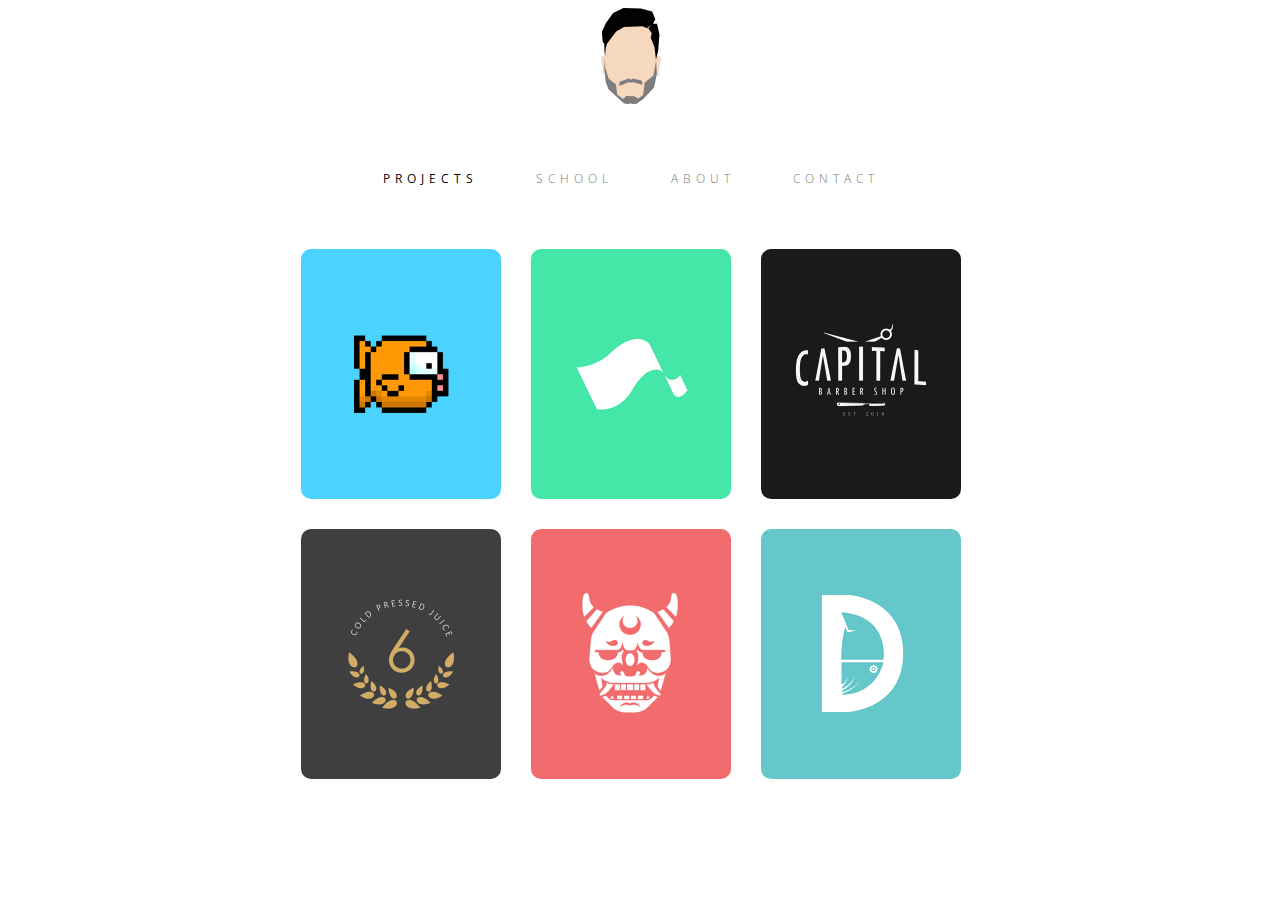
==== index.html @ e13caa48 "Facebook meta data added" ====
<!DOCTYPE html>
<!--
Yale Ohh
April 2017
-->
<html>

<head>
    <title>Yale Ohh | Portfolio</title>
    <meta name="author" content="Yale Ohh">
    <meta http-equiv="content-type" content="text/html; charset=utf-8" />
    <meta name="description" content="Yale Ohh: Network Architect Extraordinaire" />
    <meta name="keywords" content="Yale, Ohh, Portfolio, Networking, Network, Information Technology, IT, Carleton, Art, Online, Design, Graphic, Logo, Icon" />
    <meta name="viewport" content="width=device-width" />
    <!-- style -->
    <link href='https://fonts.googleapis.com/css?family=Open+Sans:bold,400,300' rel='stylesheet' type='text/css'>
    <link rel="stylesheet" href="css/style.css">

    <!--little icon in tab of browser-->
    <link rel="shortcut icon" href="favicon.ico">

    <meta property="og:url" content="http://www.yaleohh.com" />
    <meta property="og:type" content="website" />
    <meta property="og:title" content="Yale Ohh | Portfolio" />
    <meta property="og:description" content="Logo & Website Designer" />
    <meta property="og:image" content="img/logo.png" />

    <!-- Google Analytics -->
    <script>
        (function(i, s, o, g, r, a, m) {
            i['GoogleAnalyticsObject'] = r;
            i[r] = i[r] || function() {
                (i[r].q = i[r].q || []).push(arguments)
            }, i[r].l = 1 * new Date();
            a = s.createElement(o),
                m = s.getElementsByTagName(o)[0];
            a.async = 1;
            a.src = g;
            m.parentNode.insertBefore(a, m)
        })(window, document, 'script', 'https://www.google-analytics.com/analytics.js', 'ga');

        ga('create', 'UA-98296756-1', 'auto');
        ga('send', 'pageview');
    </script>
</head>

<body>
    <!-- Logo above Nav -->
    <div id="logo-top">
        <a href="index.html"><img src="img/introPic.svg" alt="Yale Ohh" /></a>
    </div>

    <!-- Nav -->
    <div id="nav">
        <nav class="nav">
            <ul>
                <li id="nav-projects" class="nav-item">
                    <a class="active-nav">PROJECTS</a>
                </li>

                <!-- <li class="nav-item">
                    <a href="">WORK</a>
                </li> -->

                <li id="nav-school" class="nav-item">
                    <a>SCHOOL</a>
                </li>

                <li id="nav-about" class="nav-item">
                    <a>ABOUT</a>
                </li>

                <li id="nav-contact" class="nav-item">
                    <a>CONTACT</a>
                </li>
            </ul>
        </nav>
    </div>

    <!-- @@@@@@@@@@@@@@@@@@@@@@@@@@@@@@@@@@@@@@@@@@@@@@@@@@@@@@@@@@@@@@@@@@@@@@@@@@@@@@@@@@@@@@@@@@@@@@ -->
    <!-- @@@@@@@@@@@@@@@@@@@@@@@@@@@@@@@@@@@@@@@@@@ PROJECTS @@@@@@@@@@@@@@@@@@@@@@@@@@@@@@@@@@@@@@@@@@ -->
    <!-- @@@@@@@@@@@@@@@@@@@@@@@@@@@@@@@@@@@@@@@@@@@@@@@@@@@@@@@@@@@@@@@@@@@@@@@@@@@@@@@@@@@@@@@@@@@@@@ -->
    <div id="projects" class="main-div active-div">
        <div class="column">
            <div class="img-container">
                <img src="img/projects/chubbyfish.png" alt="Chubby Fish" />
                <a href="https://play.google.com/store/apps/details?id=com.me.floppyfish">
                    <div class="img-overlay">Chubby Fish</div>
                </a>
            </div>
            <div class="img-container">
                <img src="img/projects/6coldpress.png" alt="Six Cold Press" />
                <div class="img-overlay">6 Cold <br> Press</div>
            </div>
        </div>

        <div class="column">
            <div class="img-container">
                <img src="img/projects/aurora.png" alt="Aurora" />
                <div class="img-overlay">Aurora</div>
            </div>
            <div class="img-container">
                <img src="img/projects/oni.png" alt="Oni" />
                <div class="img-overlay">Oni</div>
            </div>
        </div>

        <div class="column">
            <div class="img-container">
                <img src="img/projects/capital.png" alt="Capital Barbershop" />
                <a href="http://capitalbarbershop.ca">
                    <div class="img-overlay">Capital <br> Barbershop</div>
                </a>
            </div>
            <div class="img-container">
                <img src="img/projects/divefy.png" alt="Divefy" />
                <a href="http://divefy.com">
                    <div class="img-overlay">Divefy</div>
                </a>
            </div>
        </div>
    </div>

    <!-- @@@@@@@@@@@@@@@@@@@@@@@@@@@@@@@@@@@@@@@@@@@@@@@@@@@@@@@@@@@@@@@@@@@@@@@@@@@@@@@@@@@@@@@@@@@@ -->
    <!-- @@@@@@@@@@@@@@@@@@@@@@@@@@@@@@@@@@@@@@@@@@ SCHOOL @@@@@@@@@@@@@@@@@@@@@@@@@@@@@@@@@@@@@@@@@@ -->
    <!-- @@@@@@@@@@@@@@@@@@@@@@@@@@@@@@@@@@@@@@@@@@@@@@@@@@@@@@@@@@@@@@@@@@@@@@@@@@@@@@@@@@@@@@@@@@@@ -->
    <div id="school" class="main-div">

        <div class="banner">
            <img src="img/carleton.png" alt="Carleton Banner" />
            <img src="img/algonquin.png" alt="Algonquin Banner" />
        </div>

        <h1>Bachelor of Information Technology</h1>

        <div id="school-awards">
            <div class="column">
                <img src="img/medal2.gif" />
                <p class="award-text">Francis C.C. Lynch Scholarship</p>
                <p class="award-date-text">2012</p>
            </div>
            <div class="column">
                <img src="img/medal2.gif" />
                <p class="award-text">Henry Marshall Tory Scholarship</p>
                <p class="award-date-text">2013</p>
            </div>
            <div class="column">
                <img src="img/medal2.gif" />
                <p class="award-text">Chalmers Jack Mackenzie Scholarship</p>
                <p class="award-date-text">2015</p>
            </div>
            <div class="column">
                <img src="img/medal2.gif" />
                <p class="award-text">Michael Oliver Scholarship</p>
                <p class="award-date-text">2016</p>
            </div>
        </div>

        <div id="gpa-div">
            <div id="school-gpa">
                <div id="school-gpa-inner"></div>
            </div>
            <p>CGPA:11/12</p>
        </div>
    </div>

    <!-- @@@@@@@@@@@@@@@@@@@@@@@@@@@@@@@@@@@@@@@@@@@@@@@@@@@@@@@@@@@@@@@@@@@@@@@@@@@@@@@@@@@@@@@@@@@ -->
    <!-- @@@@@@@@@@@@@@@@@@@@@@@@@@@@@@@@@@@@@@@@@@ ABOUT @@@@@@@@@@@@@@@@@@@@@@@@@@@@@@@@@@@@@@@@@@ -->
    <!-- @@@@@@@@@@@@@@@@@@@@@@@@@@@@@@@@@@@@@@@@@@@@@@@@@@@@@@@@@@@@@@@@@@@@@@@@@@@@@@@@@@@@@@@@@@@ -->
    <div id="about" class="main-div">

        <div class="banner">
            <a href=""><img src="img/beach.jpg" alt="Beach Banner" /></a>
            <h1> Yale Ohh </h1>
            <p>Korean-Canadian logo & website designer living in Toronto. I am the co-owner and design lead of the notorious gaming organization Unicorn Inc.</p>
            <p>In my spare time, I enjoy doodling, playing sports, and going on adventures.</p>
            <p>I'm always looking for new projects, so please <a id="nav-contact2">contact me</a> if you'd like to collaborate.</p>
        </div>
    </div>

    <!-- @@@@@@@@@@@@@@@@@@@@@@@@@@@@@@@@@@@@@@@@@@@@@@@@@@@@@@@@@@@@@@@@@@@@@@@@@@@@@@@@@@@@@@@@@@@@@ -->
    <!-- @@@@@@@@@@@@@@@@@@@@@@@@@@@@@@@@@@@@@@@@@@ CONTACT @@@@@@@@@@@@@@@@@@@@@@@@@@@@@@@@@@@@@@@@@@ -->
    <!-- @@@@@@@@@@@@@@@@@@@@@@@@@@@@@@@@@@@@@@@@@@@@@@@@@@@@@@@@@@@@@@@@@@@@@@@@@@@@@@@@@@@@@@@@@@@@@ -->
    <div id="contact" class="main-div">

        <form action="https://formspree.io/yaleohh@gmail.com" method="POST">

            <div class="input-field">

                <input class="inputs" id="contact-name" type="text" name="name">
                <label for="contact-name">Name</label>
            </div>
            <div class="input-field">

                <input class="inputs" id="contact-email" type="text" name="reply-to">
                <label for="contact-email">Email</label>
            </div>
            <div class="input-field">

                <input class="inputs" id="contact-message" type="text" name="message">
                <label for="contact-message">Message</label>
            </div>
            <div id="contact-send-button-container">
                <input id="contact-send-button" type="submit" value="Send">
            </div>
        </form>

    </div>

    <!-- @@@@@@@@@@@@@@@@@@@@@@@@@@@@@@@@@@@@@@@@@@@@@@@@@@@@@@@@@@@@@@@@@@@@@@@@@@@@@@@@@@@@@@@@@@@@ -->
    <!-- @@@@@@@@@@@@@@@@@@@@@@@@@@@@@@@@@@@@@@@@@@ FOOTER @@@@@@@@@@@@@@@@@@@@@@@@@@@@@@@@@@@@@@@@@@ -->
    <!-- @@@@@@@@@@@@@@@@@@@@@@@@@@@@@@@@@@@@@@@@@@@@@@@@@@@@@@@@@@@@@@@@@@@@@@@@@@@@@@@@@@@@@@@@@@@@ -->
    <!-- <footer>
        <p id="copyright-text">YALE OHH © 2017 ALL RIGHTS RESERVED</p>
    </footer> -->

    <!-- Scripts -->
    <script src="https://ajax.googleapis.com/ajax/libs/jquery/1.11.3/jquery.min.js"></script>
    <script src="scripts/main.js"></script>
</body>

</html>
---- css/style.css ----
body {
  width: calc(100vw - 34px); }

body {
  font-family: "Open Sans", Helvetica, sans-serif;
  color: black;
  font-weight: 300;
  font-size: 12px;
  letter-spacing: 5px;
  text-align: center;
  min-width: 450px; }

h1 {
  font-family: "Open Sans", Helvetica, sans-serif;
  font-size: 25px;
  letter-spacing: 8px;
  font-weight: 300;
  color: black;
  text-transform: uppercase;
  margin: 0; }

h2 {
  font-family: "Open Sans", Helvetica, sans-serif;
  font-size: 17px;
  letter-spacing: 5px;
  font-weight: 300;
  color: black;
  text-transform: uppercase;
  margin: 0; }

a {
  color: black;
  display: inline-block;
  text-decoration: none; }

a:hover {
  color: #ee6e73; }

p {
  letter-spacing: 2px;
  font-size: 12px;
  margin-top: 0; }

.main-div {
  width: 40%;
  margin: auto;
  min-width: 300px;
  flex-direction: column;
  align-items: center;
  display: none; }

.active-div {
  display: flex; }

@media only screen and (max-width: 800px) {
  .main-div {
    width: 80%; } }
#logo-top img {
  width: 60px; }

#nav .nav {
  list-style: none;
  margin: 0;
  padding: 50px 0;
  text-align: center; }
  #nav .nav .active-nav {
    color: black;
    font-weight: 400; }
  #nav .nav a {
    color: #777;
    margin: 0 2%; }
  #nav .nav a:hover {
    cursor: pointer;
    color: #ee6e73; }
  #nav .nav ul {
    padding: 0; }
  #nav .nav li {
    display: inline; }

#projects {
  flex-direction: row;
  align-items: flex-start;
  justify-content: center; }
  #projects .column {
    margin: 0 15px;
    display: flex;
    flex-direction: column;
    align-items: center; }
    #projects .column .img-container {
      position: relative;
      margin-bottom: 30px; }
    #projects .column .img-overlay {
      position: absolute;
      top: 0;
      left: 0;
      width: 100%;
      height: 100%;
      display: none;
      color: black;
      text-transform: uppercase;
      font-size: 17px;
      font-weight: 300; }
    #projects .column .img-container:hover .img-overlay {
      display: flex;
      align-items: center;
      justify-content: center;
      background: rgba(255, 255, 255, 0.9); }
    #projects .column img {
      width: 200px;
      margin-bottom: 0;
      border-radius: 10px;
      vertical-align: bottom; }
    #projects .column a {
      display: flex;
      padding: 0; }

@media only screen and (max-width: 800px) {
  #projects {
    flex-direction: column;
    align-items: center; } }
#school {
  width: 60%; }
  #school .banner {
    display: flex;
    flex-direction: row;
    min-width: 650px;
    margin-bottom: 50px;
    align-items: center;
    justify-content: center; }
    #school .banner img {
      width: 350px;
      border-radius: 15px;
      margin: 0 10px; }
  @media only screen and (max-width: 800px) {
    #school .banner {
      flex-direction: column;
      align-items: center;
      min-width: 300px;
      max-width: 400px; }
      #school .banner img {
        width: 100%;
        margin-bottom: 10px; } }
  #school h1 {
    padding-bottom: 50px; }
  #school #school-awards {
    display: flex;
    flex-direction: row;
    align-items: flex-start;
    justify-content: center; }
    #school #school-awards p {
      margin: 5px 0;
      text-transform: uppercase; }
    #school #school-awards .column {
      display: flex;
      flex-direction: column;
      align-items: center;
      width: 200px; }
      #school #school-awards .column img {
        width: 75px;
        margin: 0 0 20px; }
  @media only screen and (max-width: 800px) {
    #school #school-awards {
      flex-direction: column;
      align-items: center; }
    #school .award-date-text {
      padding-bottom: 20px; } }
  #school #gpa-div {
    width: 500px;
    margin-top: 50px;
    text-align: center; }
  #school #school-gpa {
    background-color: #ccc;
    margin-bottom: 10px; }
  #school #school-gpa-inner {
    width: 0;
    height: 30px;
    background-color: #ffd789; }
  @media only screen and (max-width: 800px) {
    #school #gpa-div {
      width: 100%; } }

#about .banner img {
  width: 650px;
  margin-bottom: 50px;
  border-radius: 15px; }
@media only screen and (max-width: 800px) {
  #about .banner img {
    width: 100%; } }
#about h1 {
  padding-bottom: 40px; }
#about a {
  color: #ee6e73;
  padding: 0; }

#contact {
  /* label color */
  /* label focus color */
  /* label underline focus color */
  /* valid color */
  /* invalid color */
  /* icon prefix focus color */ }
  #contact #contact-header {
    margin-bottom: 70px; }
  #contact img {
    width: 20px;
    vertical-align: -2px;
    padding-right: 10px; }
  #contact p {
    letter-spacing: 10px; }
  #contact form {
    margin-top: 50px;
    width: 600px; }
  @media only screen and (max-width: 800px) {
    #contact form {
      width: 100%; } }
  #contact .inputs {
    background-color: transparent;
    border: none;
    border-bottom: 1px solid #9e9e9e;
    border-radius: 0;
    outline: none;
    height: 3rem;
    width: 100%;
    font-size: 1rem;
    margin: 0 0 40px;
    padding: 0;
    box-shadow: none;
    box-sizing: content-box;
    transition: all 0.3s;
    font-family: "Open Sans", Helvetica, sans-serif;
    font-weight: 400;
    font-size: 17px;
    color: black;
    letter-spacing: 5px;
    text-transform: uppercase; }
  #contact label {
    float: left;
    font-size: 12px;
    text-transform: uppercase;
    transform: translateY(-110px); }
  #contact #contact-send-button {
    background: none;
    border: none;
    margin: 0;
    padding: 0;
    font-family: "Open Sans", Helvetica, sans-serif;
    font-weight: 300;
    font-size: 12px;
    color: #ee6e73;
    letter-spacing: 5px;
    text-transform: uppercase;
    cursor: pointer;
    padding: 5px; }
    #contact #contact-send-button:hover {
      color: #ee6e73; }
  #contact #contact-send-button-container {
    width: 100%;
    display: flex;
    align-items: middle;
    justify-content: center; }
  #contact .input-field label {
    color: black; }
  #contact .input-field input[type=text]:focus + label {
    color: #ee6e73; }
  #contact .input-field input[type=text]:focus {
    border-bottom: 1px solid #ee6e73; }
  #contact .input-field input[type=text].valid {
    border-bottom: 1px solid #ee6e73; }
  #contact .input-field input[type=text].invalid {
    border-bottom: 1px solid #ee6e73; }
  #contact .input-field .prefix.active {
    color: #ee6e73; }

#copyright-text {
  font-size: 12px;
  letter-spacing: 5px;
  text-transform: uppercase;
  margin-top: 100px; }

/*# sourceMappingURL=style.css.map */
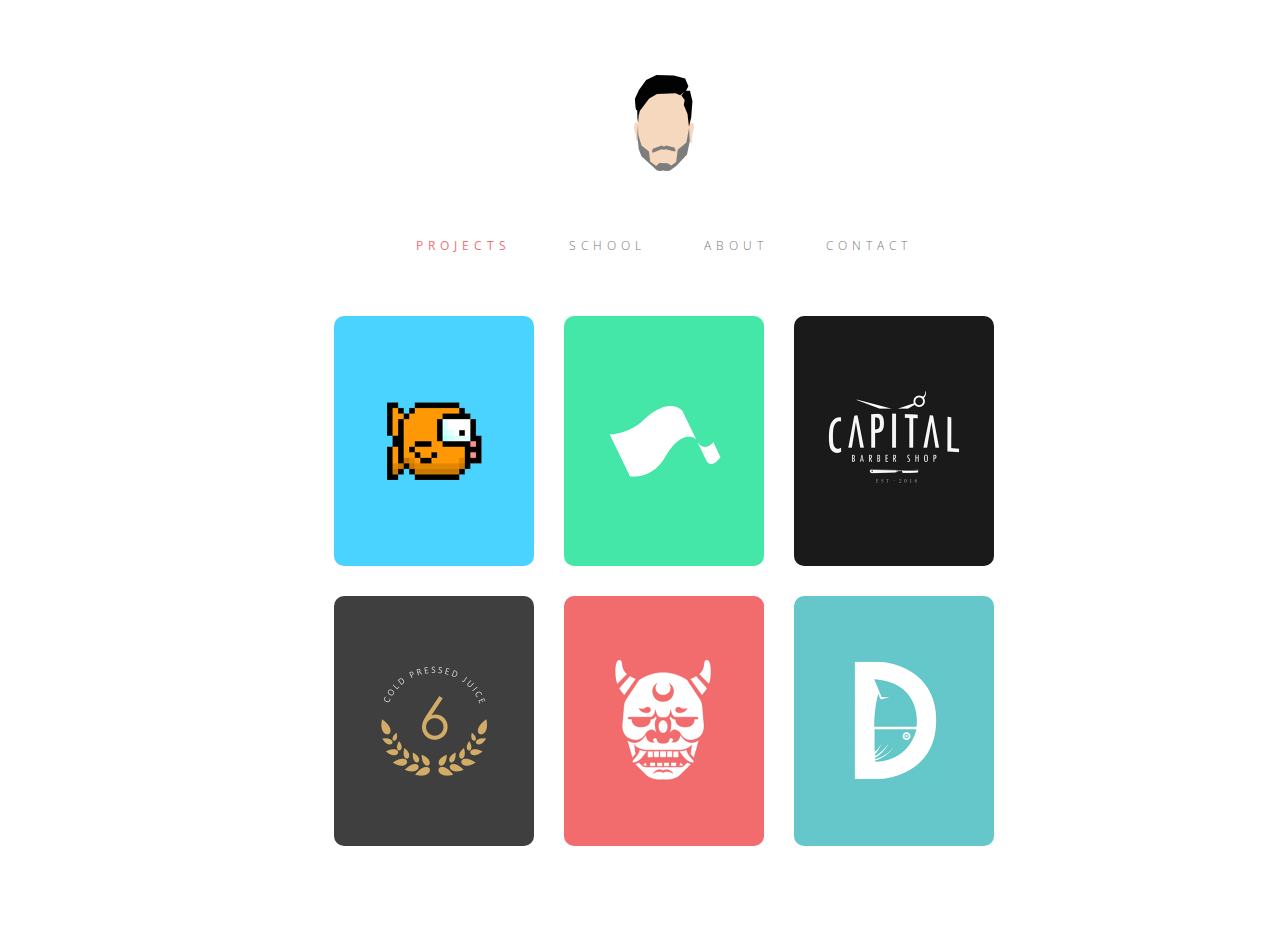
==== commit 26111da8: "Fixed body margin" ====
--- a/index.html
+++ b/index.html
@@ -19,6 +19,7 @@
     <!--little icon in tab of browser-->
     <link rel="shortcut icon" href="favicon.ico">
 
+    <!-- Facebook sharing code -->
     <meta property="og:url" content="http://www.yaleohh.com" />
     <meta property="og:type" content="website" />
     <meta property="og:title" content="Yale Ohh | Portfolio" />
@@ -54,8 +55,8 @@
     <div id="nav">
         <nav class="nav">
             <ul>
-                <li id="nav-projects" class="nav-item">
-                    <a class="active-nav">PROJECTS</a>
+                <li id="nav-projects" class="nav-item active-nav">
+                    <a >PROJECTS</a>
                 </li>
 
                 <!-- <li class="nav-item">
--- a/css/style.css
+++ b/css/style.css
@@ -1,14 +1,13 @@
 body {
-  width: calc(100vw - 34px); }
-
-body {
+  width: calc(100vw - 34px);
   font-family: "Open Sans", Helvetica, sans-serif;
   color: black;
   font-weight: 300;
   font-size: 12px;
   letter-spacing: 5px;
   text-align: center;
-  min-width: 450px; }
+  min-width: 450px;
+  margin: 75px 75px 75px 41px; }
 
 h1 {
   font-family: "Open Sans", Helvetica, sans-serif;
@@ -63,8 +62,8 @@
   margin: 0;
   padding: 50px 0;
   text-align: center; }
-  #nav .nav .active-nav {
-    color: black;
+  #nav .nav .active-nav a {
+    color: #ee6e73;
     font-weight: 400; }
   #nav .nav a {
     color: #777;
@@ -190,7 +189,8 @@
   padding-bottom: 40px; }
 #about a {
   color: #ee6e73;
-  padding: 0; }
+  padding: 0;
+  cursor: pointer; }
 
 #contact {
   /* label color */
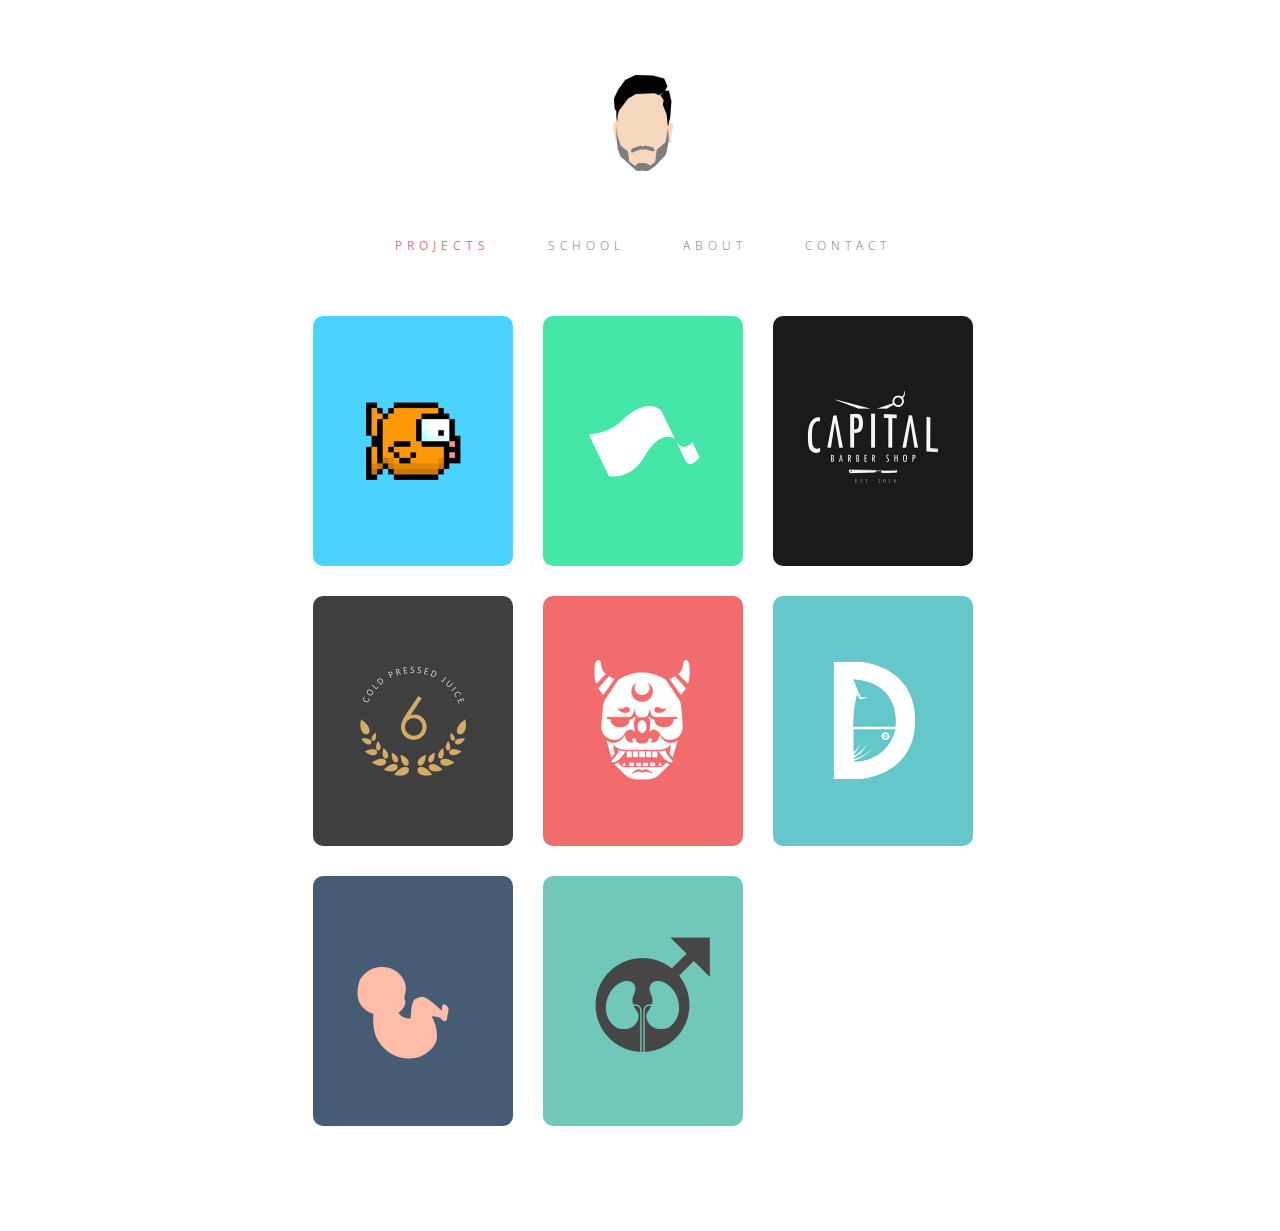
==== commit 2008cbe6: "updated images" ====
--- a/index.html
+++ b/index.html
@@ -22,9 +22,9 @@
     <!-- Facebook sharing code -->
     <meta property="og:url" content="http://www.yaleohh.com" />
     <meta property="og:type" content="website" />
-    <meta property="og:title" content="Yale Ohh | Portfolio" />
+    <meta property="og:title" content="Yale Ohh" />
     <meta property="og:description" content="Logo & Website Designer" />
-    <meta property="og:image" content="img/logo.png" />
+    <meta property="og:image" content="http://yaleohh.com/img/logo.png" />
 
     <!-- Google Analytics -->
     <script>
@@ -93,6 +93,12 @@
                 <img src="img/projects/6coldpress.png" alt="Six Cold Press" />
                 <div class="img-overlay">6 Cold <br> Press</div>
             </div>
+            <div class="img-container">
+                <img src="img/projects/connorlab.png" alt="Connor Lab" />
+                <a href="https://connorlab.ca">
+                <div class="img-overlay">Connor Lab</div>
+                </a>
+            </div>
         </div>
 
         <div class="column">
@@ -103,6 +109,12 @@
             <div class="img-container">
                 <img src="img/projects/oni.png" alt="Oni" />
                 <div class="img-overlay">Oni</div>
+            </div>
+            <div class="img-container">
+                <img src="img/projects/ondeck.png" alt="ONDECK" />
+                <a href="http://ondeckstudy.com">
+                    <div class="img-overlay">ON-DECK <br> Study</div>
+                </a>
             </div>
         </div>
 
--- a/css/style.css
+++ b/css/style.css
@@ -7,7 +7,7 @@
   letter-spacing: 5px;
   text-align: center;
   min-width: 450px;
-  margin: 75px 75px 75px 41px; }
+  margin: 75px 75px 75px 20px; }
 
 h1 {
   font-family: "Open Sans", Helvetica, sans-serif;
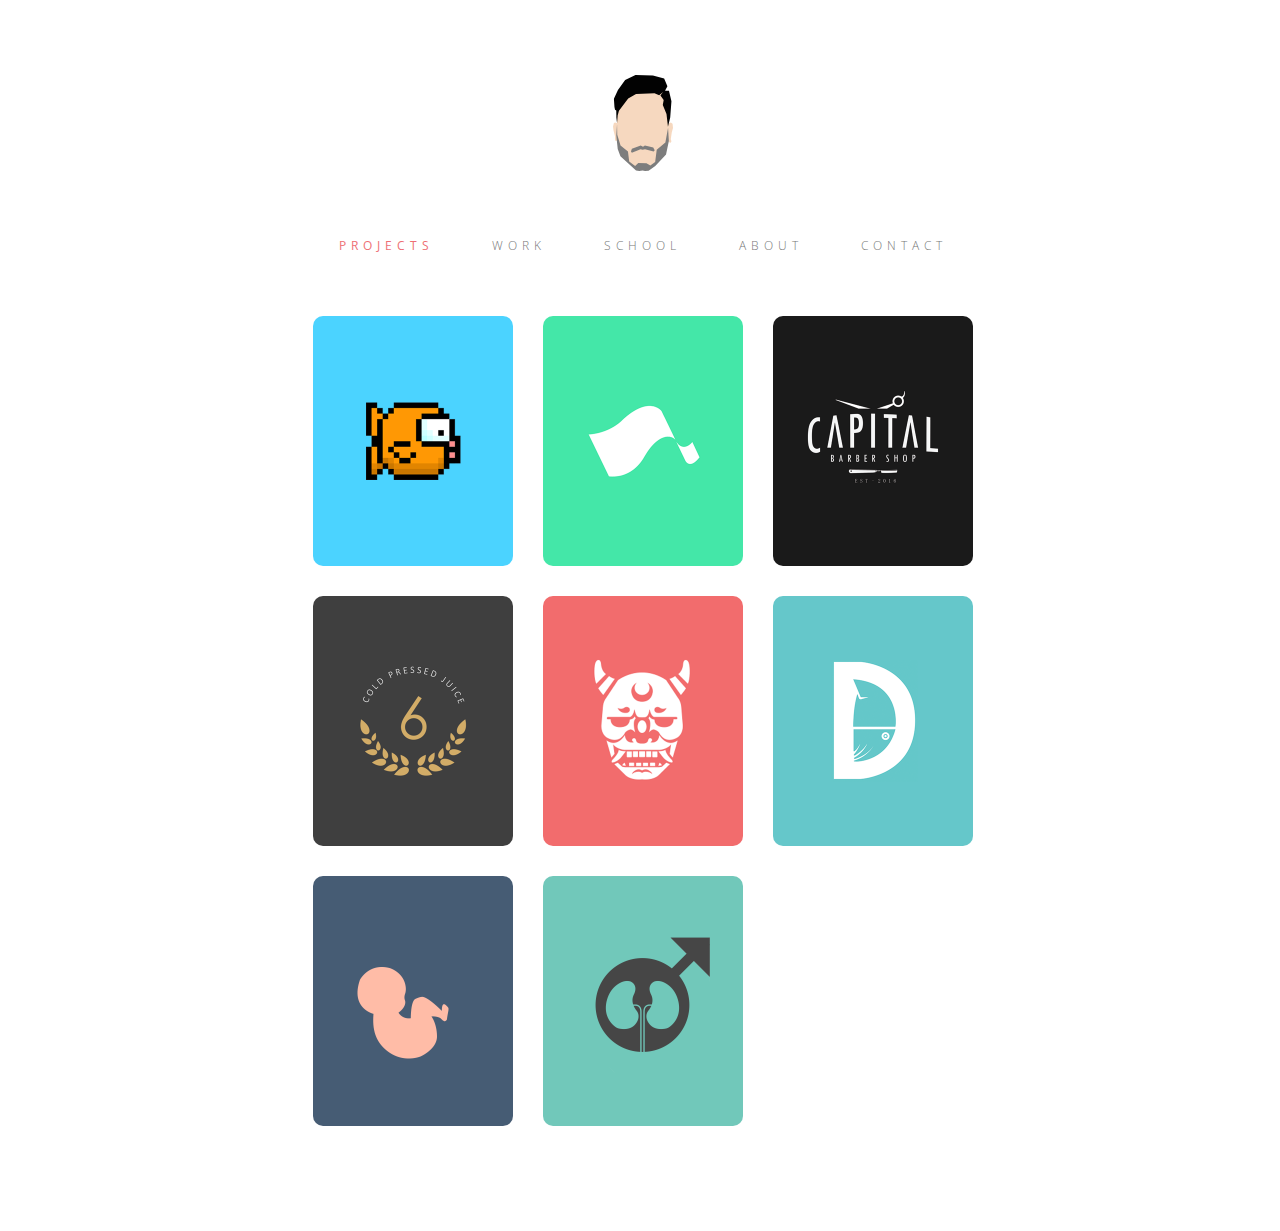
==== commit bae5261c: "Added Work Section" ====
--- a/index.html
+++ b/index.html
@@ -56,12 +56,12 @@
         <nav class="nav">
             <ul>
                 <li id="nav-projects" class="nav-item active-nav">
-                    <a >PROJECTS</a>
-                </li>
-
-                <!-- <li class="nav-item">
-                    <a href="">WORK</a>
-                </li> -->
+                    <a>PROJECTS</a>
+                </li>
+
+                <li id="nav-work" class="nav-item">
+                    <a>WORK</a>
+                </li>
 
                 <li id="nav-school" class="nav-item">
                     <a>SCHOOL</a>
@@ -96,7 +96,7 @@
             <div class="img-container">
                 <img src="img/projects/connorlab.png" alt="Connor Lab" />
                 <a href="https://connorlab.ca">
-                <div class="img-overlay">Connor Lab</div>
+                    <div class="img-overlay">Connor Lab</div>
                 </a>
             </div>
         </div>
@@ -135,13 +135,26 @@
     </div>
 
     <!-- @@@@@@@@@@@@@@@@@@@@@@@@@@@@@@@@@@@@@@@@@@@@@@@@@@@@@@@@@@@@@@@@@@@@@@@@@@@@@@@@@@@@@@@@@@@@ -->
+    <!-- @@@@@@@@@@@@@@@@@@@@@@@@@@@@@@@@@@@@@@@@@@ WORK @@@@@@@@@@@@@@@@@@@@@@@@@@@@@@@@@@@@@@@@@@ -->
+    <!-- @@@@@@@@@@@@@@@@@@@@@@@@@@@@@@@@@@@@@@@@@@@@@@@@@@@@@@@@@@@@@@@@@@@@@@@@@@@@@@@@@@@@@@@@@@@@ -->
+    <div id="work" class="main-div">
+
+        <div class="banner">
+            <img src="img/cisco.svg" alt="Cisco Banner" />
+            <img src="img/bell.svg" alt="Bell Banner" />
+            <img src="img/government.svg" alt="Government Banner" />
+        </div>
+
+    </div>
+
+    <!-- @@@@@@@@@@@@@@@@@@@@@@@@@@@@@@@@@@@@@@@@@@@@@@@@@@@@@@@@@@@@@@@@@@@@@@@@@@@@@@@@@@@@@@@@@@@@ -->
     <!-- @@@@@@@@@@@@@@@@@@@@@@@@@@@@@@@@@@@@@@@@@@ SCHOOL @@@@@@@@@@@@@@@@@@@@@@@@@@@@@@@@@@@@@@@@@@ -->
     <!-- @@@@@@@@@@@@@@@@@@@@@@@@@@@@@@@@@@@@@@@@@@@@@@@@@@@@@@@@@@@@@@@@@@@@@@@@@@@@@@@@@@@@@@@@@@@@ -->
     <div id="school" class="main-div">
 
         <div class="banner">
-            <img src="img/carleton.png" alt="Carleton Banner" />
-            <img src="img/algonquin.png" alt="Algonquin Banner" />
+            <img src="img/carleton.svg" alt="Carleton Banner" />
+            <img src="img/algonquin.svg" alt="Algonquin Banner" />
         </div>
 
         <h1>Bachelor of Information Technology</h1>
--- a/css/style.css
+++ b/css/style.css
@@ -6,7 +6,7 @@
   font-size: 12px;
   letter-spacing: 5px;
   text-align: center;
-  min-width: 450px;
+  min-width: 570px;
   margin: 75px 75px 75px 20px; }
 
 h1 {
@@ -117,6 +117,31 @@
   #projects {
     flex-direction: column;
     align-items: center; } }
+#work {
+  width: 60%; }
+  #work .banner {
+    display: flex;
+    flex-direction: row;
+    min-width: 650px;
+    margin-bottom: 50px;
+    align-items: center;
+    justify-content: center; }
+    #work .banner img {
+      width: 350px;
+      border-radius: 15px;
+      margin: 0 10px; }
+  @media only screen and (max-width: 1200px) {
+    #work .banner {
+      flex-direction: column;
+      align-items: center;
+      min-width: 300px;
+      max-width: 400px; }
+      #work .banner img {
+        width: 100%;
+        margin-bottom: 10px; } }
+  #work h1 {
+    padding-bottom: 50px; }
+
 #school {
   width: 60%; }
   #school .banner {
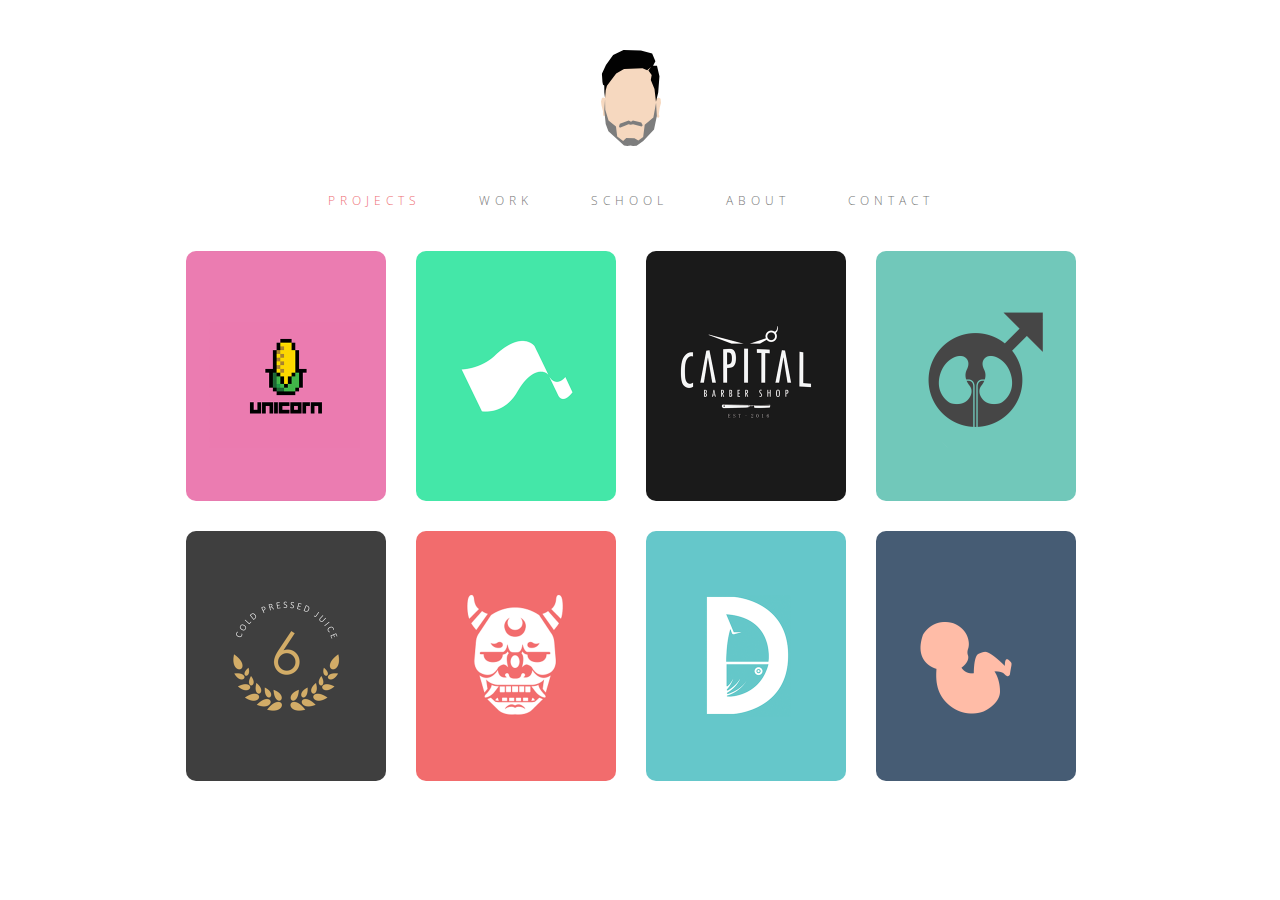
==== commit 88ea700c: "Changed some layout and added mail icon to contact page" ====
--- a/index.html
+++ b/index.html
@@ -39,7 +39,6 @@
             a.src = g;
             m.parentNode.insertBefore(a, m)
         })(window, document, 'script', 'https://www.google-analytics.com/analytics.js', 'ga');
-
         ga('create', 'UA-98296756-1', 'auto');
         ga('send', 'pageview');
     </script>
@@ -84,7 +83,7 @@
     <div id="projects" class="main-div active-div">
         <div class="column">
             <div class="img-container">
-                <img src="img/projects/chubbyfish.png" alt="Chubby Fish" />
+                <img src="img/projects/unicorn.png" alt="Unicorn" />
                 <a href="https://play.google.com/store/apps/details?id=com.me.floppyfish">
                     <div class="img-overlay">Chubby Fish</div>
                 </a>
@@ -92,43 +91,48 @@
             <div class="img-container">
                 <img src="img/projects/6coldpress.png" alt="Six Cold Press" />
                 <div class="img-overlay">6 Cold <br> Press</div>
+            </div>
+
+        </div>
+
+        <div class="column">
+            <div class="img-container">
+                <img src="img/projects/aurora.png" alt="Aurora" />
+                <div class="img-overlay">Aurora</div>
+            </div>
+            <div class="img-container">
+                <img src="img/projects/oni.png" alt="Oni" />
+                <div class="img-overlay">Oni</div>
+            </div>
+
+        </div>
+
+        <div class="column">
+            <div class="img-container">
+                <img src="img/projects/capital.png" alt="Capital Barbershop" />
+                <a href="http://capitalbarbershop.ca">
+                    <div class="img-overlay">Capital <br> Barbershop</div>
+                </a>
+            </div>
+            <div class="img-container">
+                <img src="img/projects/divefy.png" alt="Divefy" />
+                <a href="http://divefy.com">
+                    <div class="img-overlay">Divefy</div>
+                </a>
+            </div>
+        </div>
+
+        <div class="column">
+            <div class="img-container">
+                <img src="img/projects/ondeck.png" alt="ONDECK" />
+                <a href="http://ondeckstudy.com">
+                    <div class="img-overlay">ON-DECK <br> Study</div>
+                </a>
             </div>
             <div class="img-container">
                 <img src="img/projects/connorlab.png" alt="Connor Lab" />
                 <a href="https://connorlab.ca">
                     <div class="img-overlay">Connor Lab</div>
-                </a>
-            </div>
-        </div>
-
-        <div class="column">
-            <div class="img-container">
-                <img src="img/projects/aurora.png" alt="Aurora" />
-                <div class="img-overlay">Aurora</div>
-            </div>
-            <div class="img-container">
-                <img src="img/projects/oni.png" alt="Oni" />
-                <div class="img-overlay">Oni</div>
-            </div>
-            <div class="img-container">
-                <img src="img/projects/ondeck.png" alt="ONDECK" />
-                <a href="http://ondeckstudy.com">
-                    <div class="img-overlay">ON-DECK <br> Study</div>
-                </a>
-            </div>
-        </div>
-
-        <div class="column">
-            <div class="img-container">
-                <img src="img/projects/capital.png" alt="Capital Barbershop" />
-                <a href="http://capitalbarbershop.ca">
-                    <div class="img-overlay">Capital <br> Barbershop</div>
-                </a>
-            </div>
-            <div class="img-container">
-                <img src="img/projects/divefy.png" alt="Divefy" />
-                <a href="http://divefy.com">
-                    <div class="img-overlay">Divefy</div>
                 </a>
             </div>
         </div>
@@ -209,6 +213,10 @@
     <!-- @@@@@@@@@@@@@@@@@@@@@@@@@@@@@@@@@@@@@@@@@@@@@@@@@@@@@@@@@@@@@@@@@@@@@@@@@@@@@@@@@@@@@@@@@@@@@ -->
     <div id="contact" class="main-div">
 
+        <div class="banner">
+            <img src="img/mail.svg" alt="Mail Banner" />
+        </div>
+
         <form action="https://formspree.io/yaleohh@gmail.com" method="POST">
 
             <div class="input-field">
--- a/css/style.css
+++ b/css/style.css
@@ -7,7 +7,7 @@
   letter-spacing: 5px;
   text-align: center;
   min-width: 570px;
-  margin: 75px 75px 75px 20px; }
+  margin-top: 50px; }
 
 h1 {
   font-family: "Open Sans", Helvetica, sans-serif;
@@ -60,11 +60,10 @@
 #nav .nav {
   list-style: none;
   margin: 0;
-  padding: 50px 0;
+  padding: 30px 0;
   text-align: center; }
   #nav .nav .active-nav a {
-    color: #ee6e73;
-    font-weight: 400; }
+    color: #ee6e73; }
   #nav .nav a {
     color: #777;
     margin: 0 2%; }
@@ -113,103 +112,101 @@
       display: flex;
       padding: 0; }
 
-@media only screen and (max-width: 800px) {
+@media only screen and (max-width: 1000px) {
   #projects {
     flex-direction: column;
     align-items: center; } }
-#work {
-  width: 60%; }
+#work .banner {
+  display: flex;
+  flex-direction: column;
+  align-items: center;
+  margin-bottom: 50px;
+  align-items: center;
+  justify-content: center;
+  width: 600px; }
+  #work .banner img {
+    width: 100%;
+    margin-bottom: 10px;
+    border-radius: 15px; }
+@media only screen and (max-width: 800px) {
   #work .banner {
+    flex-direction: column;
+    align-items: center;
+    width: 100%; }
+    #work .banner img {
+      width: 100%;
+      margin-bottom: 10px; } }
+#work h1 {
+  padding-bottom: 50px; }
+
+#school .banner {
+  display: flex;
+  flex-direction: row;
+  margin-bottom: 50px;
+  align-items: center;
+  justify-content: center; }
+  #school .banner img {
+    width: 295px;
+    border-radius: 15px;
+    margin: 0 5px; }
+@media only screen and (max-width: 800px) {
+  #school .banner {
+    flex-direction: column;
+    align-items: center;
+    width: 100%; }
+    #school .banner img {
+      width: 100%;
+      margin-bottom: 10px; } }
+#school h1 {
+  padding-bottom: 50px; }
+#school #school-awards {
+  display: flex;
+  flex-direction: row;
+  align-items: flex-start;
+  justify-content: center; }
+  #school #school-awards p {
+    margin: 5px 0;
+    text-transform: uppercase; }
+  #school #school-awards .column {
     display: flex;
-    flex-direction: row;
-    min-width: 650px;
-    margin-bottom: 50px;
+    flex-direction: column;
     align-items: center;
-    justify-content: center; }
-    #work .banner img {
-      width: 350px;
-      border-radius: 15px;
-      margin: 0 10px; }
-  @media only screen and (max-width: 1200px) {
-    #work .banner {
-      flex-direction: column;
-      align-items: center;
-      min-width: 300px;
-      max-width: 400px; }
-      #work .banner img {
-        width: 100%;
-        margin-bottom: 10px; } }
-  #work h1 {
-    padding-bottom: 50px; }
-
-#school {
-  width: 60%; }
-  #school .banner {
-    display: flex;
-    flex-direction: row;
-    min-width: 650px;
-    margin-bottom: 50px;
-    align-items: center;
-    justify-content: center; }
-    #school .banner img {
-      width: 350px;
-      border-radius: 15px;
-      margin: 0 10px; }
-  @media only screen and (max-width: 800px) {
-    #school .banner {
-      flex-direction: column;
-      align-items: center;
-      min-width: 300px;
-      max-width: 400px; }
-      #school .banner img {
-        width: 100%;
-        margin-bottom: 10px; } }
-  #school h1 {
-    padding-bottom: 50px; }
+    width: 160px; }
+    #school #school-awards .column img {
+      width: 80px;
+      margin: 0 0 20px; }
+@media only screen and (max-width: 800px) {
   #school #school-awards {
-    display: flex;
-    flex-direction: row;
-    align-items: flex-start;
-    justify-content: center; }
-    #school #school-awards p {
-      margin: 5px 0;
-      text-transform: uppercase; }
-    #school #school-awards .column {
-      display: flex;
-      flex-direction: column;
-      align-items: center;
-      width: 200px; }
-      #school #school-awards .column img {
-        width: 75px;
-        margin: 0 0 20px; }
-  @media only screen and (max-width: 800px) {
-    #school #school-awards {
-      flex-direction: column;
-      align-items: center; }
-    #school .award-date-text {
-      padding-bottom: 20px; } }
+    flex-direction: column;
+    align-items: center; }
+  #school .award-date-text {
+    padding-bottom: 20px; } }
+#school #gpa-div {
+  width: 500px;
+  margin-top: 50px;
+  text-align: center; }
+#school #school-gpa {
+  background-color: #ccc;
+  margin-bottom: 10px; }
+#school #school-gpa-inner {
+  width: 0;
+  height: 30px;
+  background-color: #ffd789; }
+@media only screen and (max-width: 800px) {
   #school #gpa-div {
-    width: 500px;
-    margin-top: 50px;
-    text-align: center; }
-  #school #school-gpa {
-    background-color: #ccc;
-    margin-bottom: 10px; }
-  #school #school-gpa-inner {
-    width: 0;
-    height: 30px;
-    background-color: #ffd789; }
-  @media only screen and (max-width: 800px) {
-    #school #gpa-div {
-      width: 100%; } }
+    width: 100%; } }
 
 #about .banner img {
-  width: 650px;
+  width: 600px;
   margin-bottom: 50px;
   border-radius: 15px; }
-@media only screen and (max-width: 800px) {
-  #about .banner img {
-    width: 100%; } }
+#about .banner p {
+  width: 600px; }
+@media only screen and (max-width: 800px) {
+  #about .banner {
+    width: 100%; }
+    #about .banner img {
+      width: 100%; } }
 #about h1 {
   padding-bottom: 40px; }
 #about a {
@@ -224,6 +221,23 @@
   /* valid color */
   /* invalid color */
   /* icon prefix focus color */ }
+  #contact .banner {
+    display: flex;
+    flex-direction: row;
+    margin-bottom: 30px;
+    align-items: center;
+    justify-content: center; }
+    #contact .banner img {
+      width: 600px;
+      border-radius: 15px;
+      margin: 0;
+      padding: 0; }
+    @media only screen and (max-width: 800px) {
+      #contact .banner img {
+        width: 100%; } }
+  @media only screen and (max-width: 800px) {
+    #contact .banner {
+      width: 100%; } }
   #contact #contact-header {
     margin-bottom: 70px; }
   #contact img {
